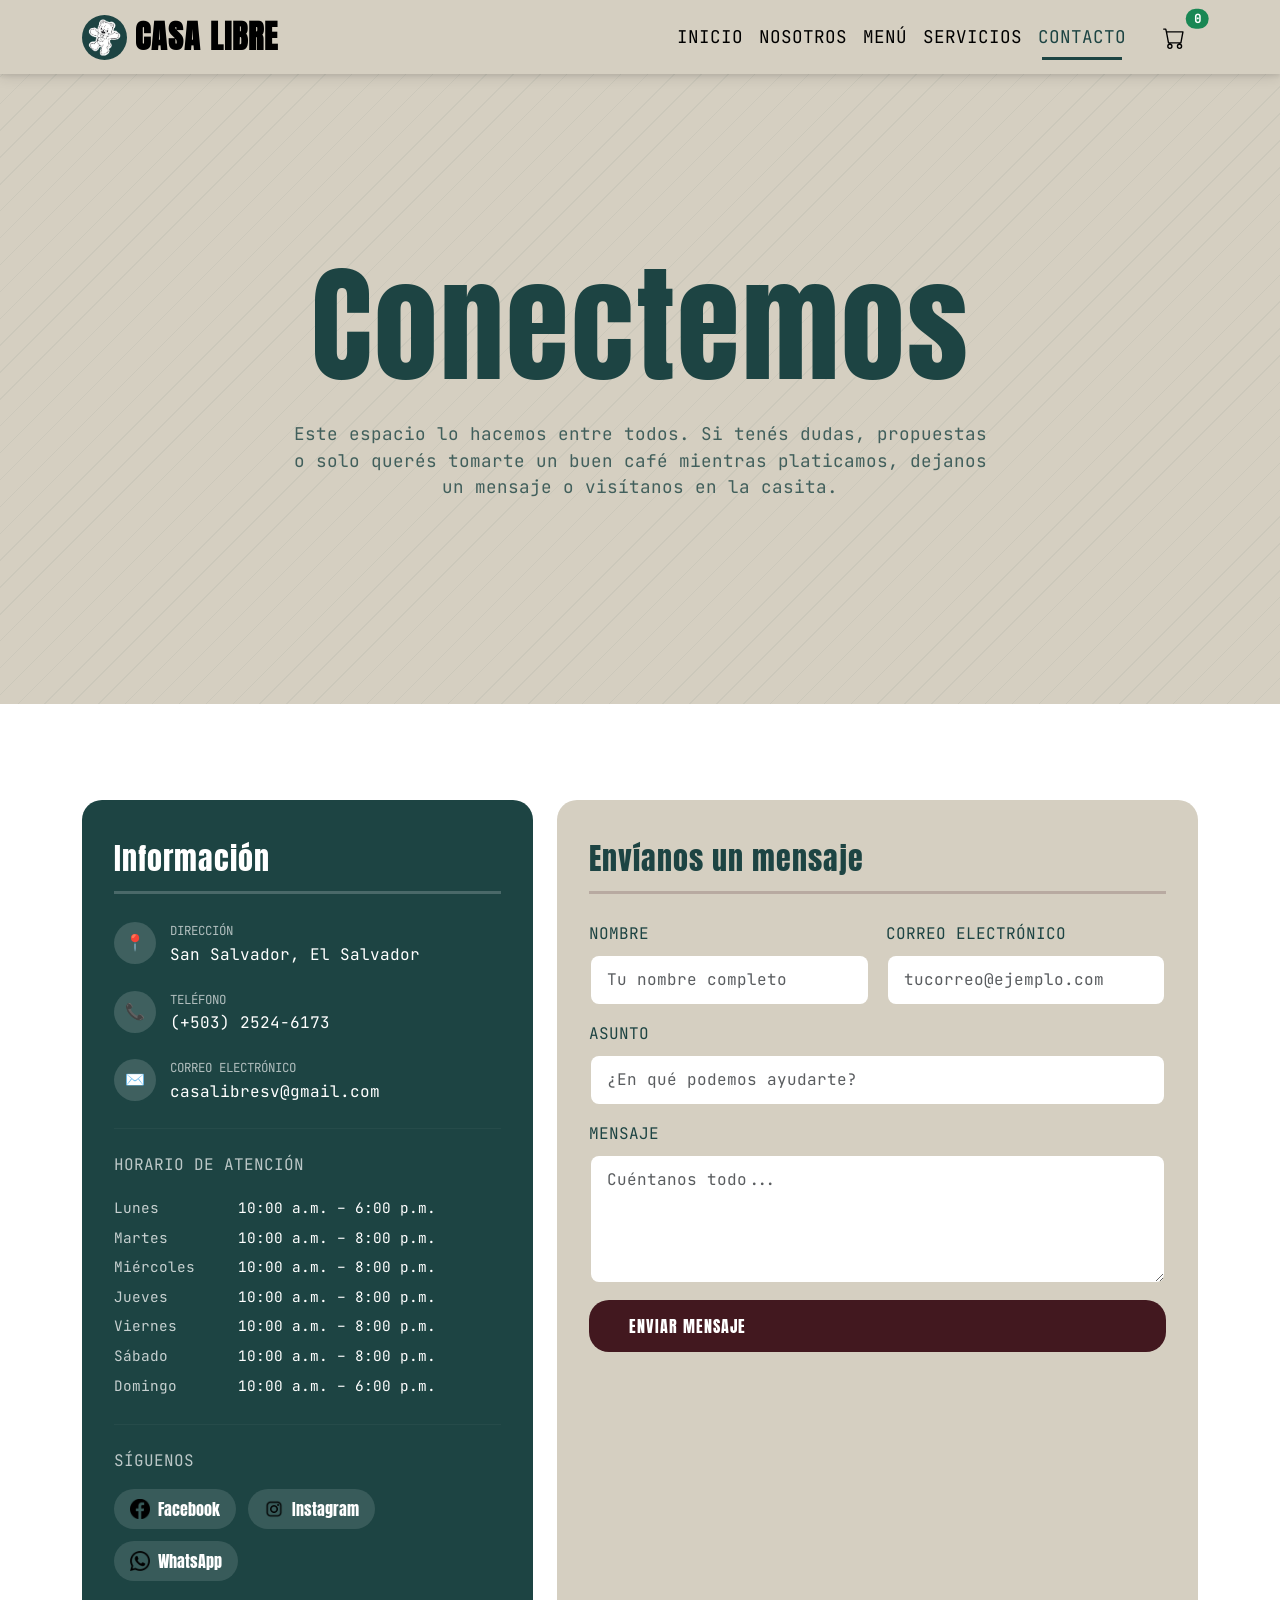
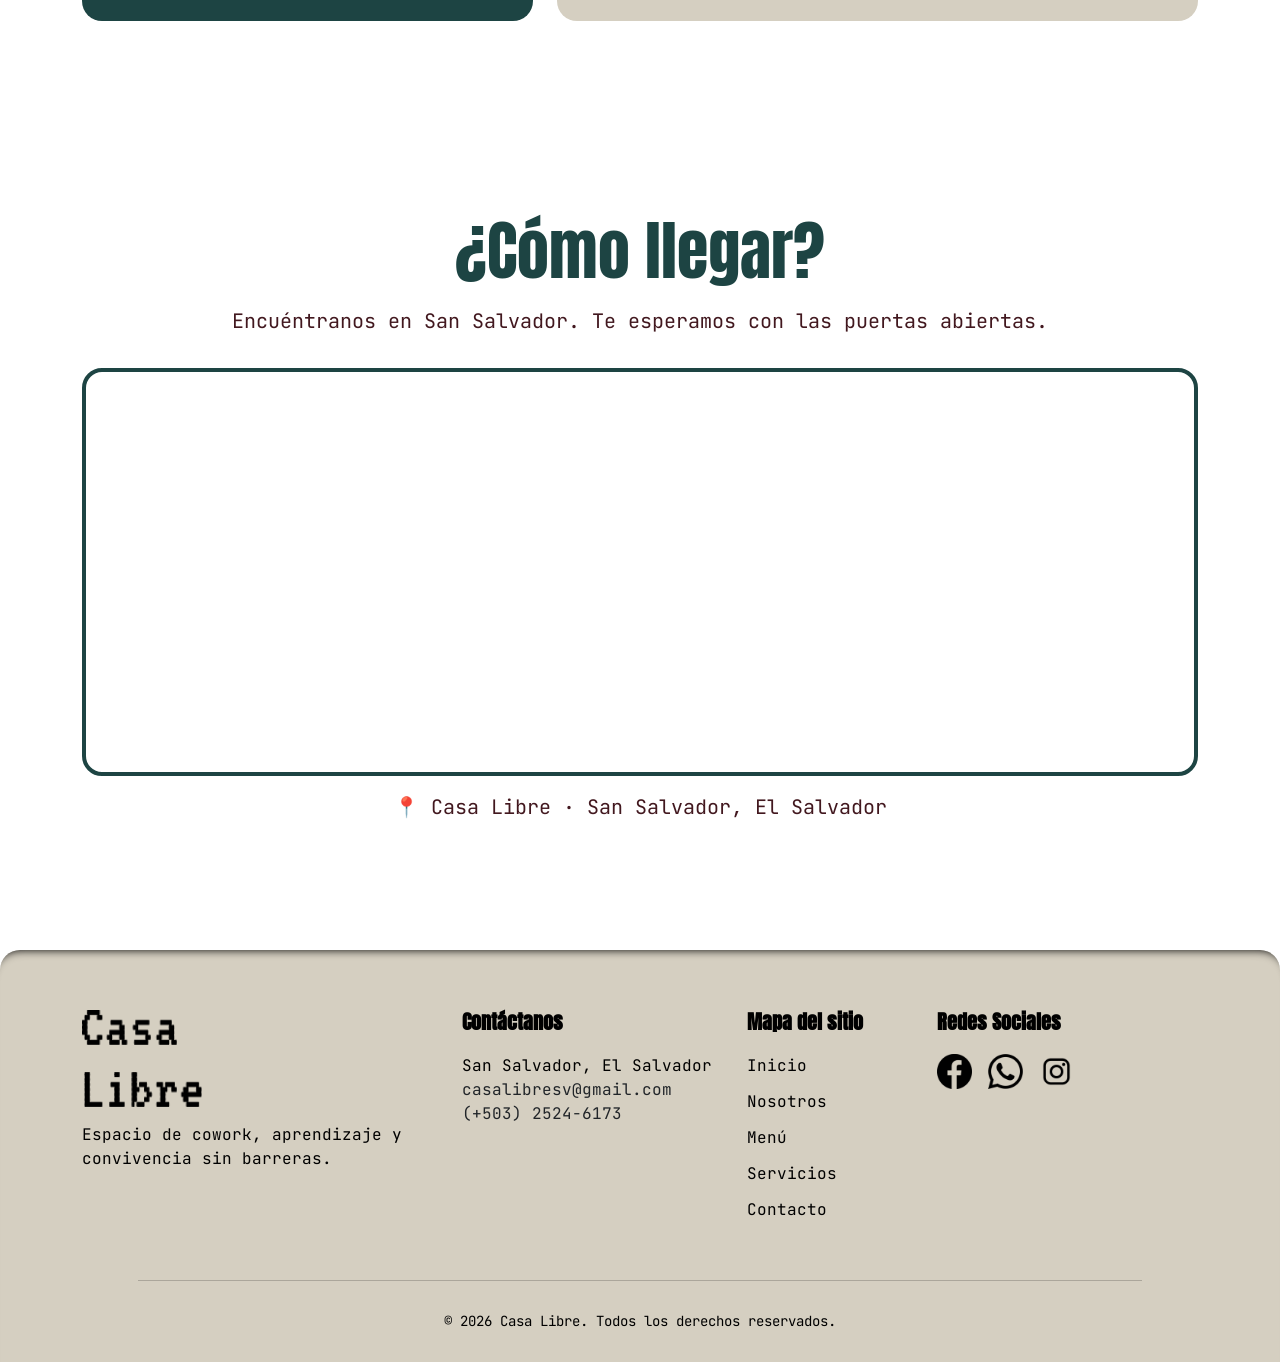
==== contacto.html @ 842a6d16 "Initial commit" ====
<!doctype html>
<html lang="es">
  <head>
    <meta charset="UTF-8" />
    <meta name="viewport" content="width=device-width, initial-scale=1" />
    <title>Contacto | Casa Libre</title>
    <link rel="icon" href="assets/images/LogoCasaLibre.jpg" />
    <!-- ESTILOS -->
    <link rel="stylesheet" href="css/bootstrap.min.css" />
    <link rel="stylesheet" href="css/navbar.css" />
    <link rel="stylesheet" href="css/contacto.css" />
    <link rel="stylesheet" href="css/footer.css" />
  </head>

  <body>
    <!--**NAVBAR**-->
    <header>
      <div id="navbar-placeholder"></div>
    </header>

    <!-- CONTENIDO PRINCIPAL -->
    <main>
      <!--PRIMER SECCIÓN-->
      <section class="contacto-hero" aria-labelledby="hero-contacto-titulo">
        <div class="container-fluid px-0">
          <div class="hero-content">
            <h1 id="hero-contacto-titulo">Conectemos</h1>

            <p class="hero-sub">
              Este espacio lo hacemos entre todos. Si tenés dudas, propuestas o
              solo querés tomarte un buen café mientras platicamos, dejanos un
              mensaje o visítanos en la casita.
            </p>
          </div>
        </div>
      </section>

      <!-- CONTACTO -->
      <section class="contacto-main" aria-labelledby="contacto-info-titulo">
        <div class="container">
          <div class="row g-4 align-items-stretch">
            <!-- INFORMACIÓN -->
            <div class="col-lg-5">
              <article class="info-card h-100">
                <h2 id="contacto-info-titulo">Información</h2>

                <!-- Dirección -->
                <div class="info-item">
                  <div class="info-icon" aria-hidden="true">📍</div>
                  <div class="info-item-text">
                    <p>Dirección</p>
                    <span>San Salvador, El Salvador</span>
                  </div>
                </div>

                <!-- Teléfono -->
                <div class="info-item">
                  <div class="info-icon" aria-hidden="true">📞</div>
                  <div class="info-item-text">
                    <p>Teléfono</p>
                    <a href="tel:+50325246173"> (+503) 2524-6173 </a>
                  </div>
                </div>

                <!-- Correo -->
                <div class="info-item">
                  <div class="info-icon" aria-hidden="true">✉️</div>
                  <div class="info-item-text">
                    <p>Correo electrónico</p>
                    <a href="mailto:casalibresv@gmail.com">
                      casalibresv@gmail.com
                    </a>
                  </div>
                </div>

                <hr class="horarios-divider" />

                <!-- Horarios -->
                <div class="horarios">
                  <p class="horarios-titulo">Horario de atención</p>

                  <table class="horarios-tabla" aria-label="Horario de atención">
                    <tbody>
                      <tr>
                        <td>Lunes</td>
                        <td>10:00 a.m. – 6:00 p.m.</td>
                      </tr>

                      <tr>
                        <td>Martes</td>
                        <td>10:00 a.m. – 8:00 p.m.</td>
                      </tr>

                      <tr>
                        <td>Miércoles</td>
                        <td>10:00 a.m. – 8:00 p.m.</td>
                      </tr>

                      <tr>
                        <td>Jueves</td>
                        <td>10:00 a.m. – 8:00 p.m.</td>
                      </tr>

                      <tr>
                        <td>Viernes</td>
                        <td>10:00 a.m. – 8:00 p.m.</td>
                      </tr>

                      <tr>
                        <td>Sábado</td>
                        <td>10:00 a.m. – 8:00 p.m.</td>
                      </tr>

                      <tr>
                        <td>Domingo</td>
                        <td>10:00 a.m. – 6:00 p.m.</td>
                      </tr>
                    </tbody>
                  </table>
                </div>

                <hr class="horarios-divider" />
                <!-- Redes Sociales-->
                <div class="redes">
                  <p class="redes-titulo">Síguenos</p>

                  <div class="redes-lista">
                    <a href="https://www.facebook.com/people/Casa-Xoxoctic/61553872127059/"
                      class="red-btn"
                      aria-label="Facebook de Casa Libre">
                      <img src="assets/images/iconos/LogoFacebook.png"
                        alt="Logo de Facebook"
                        aria-hidden="true"/>
                      <span>Facebook</span>
                    </a>

                    <a href="https://www.instagram.com/casaxoxoctic/"
                      class="red-btn"
                      aria-label="Instagram de Casa Libre">
                      <img src="assets/images/iconos/LogoInstagram.png"
                        alt="Logo de Instagram"
                        aria-hidden="true"/>
                      <span>Instagram</span>
                    </a>

                    <a href="https://www.whatsapp.com/channel/0029VacqKMs30LKXZg9Q3v0i"
                      class="red-btn"
                      aria-label="WhatsApp de Casa Libre">
                      <img src="assets/images/iconos/LogoWhataspp.png"
                        alt="Logo de WhatsApp"
                        aria-hidden="true"/>
                      <span>WhatsApp</span>
                    </a>

                  </div>
                </div>
              </article>
            </div>

            <!--FORMULARIO-->
            <div class="col-lg-7">
              <section class="form-card h-100">
                <!--Toggle CSS-->
                <input type="checkbox"
                       id="form-enviado"
                       class="form-enviado-toggle"
                       aria-hidden="true"/>

                <!--FORMULARIO-->
                <div class="form-contenido">
                  <h2>Envíanos un mensaje</h2>

                  <form>
                    <div class="row g-3">
                      <!-- Nombre -->
                      <div class="col-md-6">
                        <label for="nombre" class="form-label"> Nombre </label>
                        <input type="text"
                          id="nombre"
                          name="nombre"
                          class="form-control"
                          placeholder="Tu nombre completo"
                          autocomplete="name"/>
                      </div>

                      <!-- Correo -->
                      <div class="col-md-6">
                        <label for="correo" class="form-label">
                          Correo electrónico
                        </label>

                        <input type="email"
                          id="correo"
                          name="correo"
                          class="form-control"
                          placeholder="tucorreo@ejemplo.com"
                          autocomplete="email"/>
                      </div>

                      <!-- Asunto -->
                      <div class="col-12">
                        <label for="asunto" class="form-label"> Asunto </label>

                        <input type="text"
                          id="asunto"
                          name="asunto"
                          class="form-control"
                          placeholder="¿En qué podemos ayudarte?"/>
                      </div>

                      <!-- Mensaje -->
                      <div class="col-12">
                        <label for="mensaje" class="form-label">
                          Mensaje
                        </label>

                        <textarea id="mensaje"
                          name="mensaje"
                          class="form-control"
                          placeholder="Cuéntanos todo..."></textarea>
                      </div>

                      <!-- Botón -->
                      <div class="col-12">
                        <label
                          for="form-enviado"
                          class="btn-enviar"
                          role="button"
                          tabindex="0">Enviar mensaje
                        </label>
                      </div>
                    </div>
                  </form>
                </div>

                <!--ENVIADO EXITOSAMENTE-->
                <div class="form-exito" aria-live="polite">
                  <div class="exito-icono">
                    <span class="exito-check">✓</span>

                    <div class="exito-anillo exito-anillo-1"></div>
                    <div class="exito-anillo exito-anillo-2"></div>
                    <div class="exito-anillo exito-anillo-3"></div>
                  </div>

                  <h3 class="exito-titulo">¡Mensaje recibido!</h3>

                  <p class="exito-texto">
                    Gracias por escribirnos.<br />
                    Muy pronto alguien de la casita<br />
                    se pondrá en contacto contigo.
                  </p>

                  <div class="exito-detalles">
                    <span>📍 San Salvador</span>
                    <span>📞 (+503) 2524-6173</span>
                  </div>

                  <label
                    for="form-enviado"
                    class="btn-volver"
                    role="button"
                    tabindex="0">
                    ← Enviar otro mensaje
                  </label>
                </div>
              </section>
            </div>
          </div>
        </div>
      </section>

      <!-- MAPA -->
      <section class="mapa-seccion" aria-labelledby="mapa-titulo">
        <div class="container text-center">
          <h2 id="mapa-titulo">¿Cómo llegar?</h2>

          <p class="mapa-sub">
            Encuéntranos en San Salvador. Te esperamos con las puertas abiertas.
          </p>

          <div class="mapa-wrapper">
            <iframe
              src="https://www.google.com/maps/embed?pb=!1m18!1m12!1m3!1d3876.1!2d-89.232628!3d13.6865695!2m3!1f0!2f0!3f0!3m2!1i1024!2i768!4f13.1!3m3!1m2!1s0x8f6331190d34838b%3A0xd7558e4ef5f40545!2sCasa%20Xoxoctic!5e0!3m2!1ses!2ssv!4v1"
              loading="lazy"
              referrerpolicy="no-referrer-when-downgrade"
              allowfullscreen
              title="Ubicación de Casa Libre en Google Maps"
            ></iframe>
          </div>

          <p class="mapa-sub mt-3">📍 Casa Libre · San Salvador, El Salvador</p>
        </div>
      </section>
    </main>

    <!--**FOOTER**-->
    <footer>
      <div id="footer-placeholder"></div>
    </footer>

    <!--Bootstrap-->
    <script src="js/bootstrap.bundle.min.js"></script>

    <!--Carga de componentes-->
    <script>
      async function loadHTML(id, url) {
        try {
          const response = await fetch(url);

          if (!response.ok) {
            throw new Error(`No se pudo cargar ${url}`);
          }

          const html = await response.text();

          document.getElementById(id).innerHTML = html;

          if (id === "navbar-placeholder") {
            activateCurrentPage();
          }
        } catch (error) {
          console.error(`Error cargando ${url}:`, error);
        }
      }

      function activateCurrentPage() {
        const currentPage =
          window.location.pathname.split("/").pop() || "index.html";

        const navLinks = document.querySelectorAll(".nav-link");

        navLinks.forEach((link) => {
          const linkPage = link.getAttribute("href")?.trim();

          if (linkPage === currentPage) {
            link.classList.add("active");
            link.setAttribute("aria-current", "page");
          }
        });
      }

      loadHTML("navbar-placeholder", "navbar.html");
      loadHTML("footer-placeholder", "footer.html");
    </script>
    <script src="js/carrito.js"></script>
  </body>
</html>
---- css/navbar.css ----
:root {
  --color-hero-bg: #D5CFC1;
  --color-primary: #1D4443;
  --color-dark: #000000;
}

header {
  position: sticky;
  top: 0;
  z-index: 1030;
  box-shadow: 0 4px 12px rgba(0, 0, 0, 0.1); 
}

.navbar-custom {
  /* Forzamos el color de fondo para que NUNCA sea transparente */
  background-color: var(--color-hero-bg) !important; 
  min-height: var(--navbar-height);
  display: flex;
  align-items: center;
}

.brand-text {
  color: var(--color-dark);
  font-family: var(--font-heading); 
  font-size: 2rem;
  letter-spacing: 1px;
  font-weight: 700; 
  text-transform: uppercase;
  text-decoration: none;
}

.nav-link {
  color: var(--color-dark);
  font-family: var(--font-body); 
  font-size: 1.1rem;
  text-transform: uppercase;
  position: relative;
  transition: color var(--transition);
  font-weight: 500;
}

/* Efecto de la línea inferior */
.nav-link::after {
  content: '';
  position: absolute;
  height: 3px;
  bottom: -2px; 
  left: 0.75rem;
  right: 0.75rem;
  width: 0;
  background-color: var(--color-primary);
  transition: width var(--transition);
}

.nav-link:hover,
.nav-link.active {
  color: var(--color-primary) !important;
}

.nav-link:hover::after,
.nav-link.active::after {
  width: calc(100% - 1.5rem);
}

/* CARRITO */
.btn-cart img {
  transition: transform 0.3s ease;
}

.btn-cart:hover img {
  transform: scale(1.1);
}

/* Ajuste para el toggler (hamburguesa) en móviles */
.navbar-toggler {
  border: none;
  color: var(--color-dark);
}

.navbar-toggler:focus {
  box-shadow: none;
  outline: 2px solid var(--color-primary);
}

/* =============================================
   TABLA DEL CARRITO - ESTILOS RESPONSIVOS
   ============================================= */

/* En pantallas pequeñas, la tabla se transforma en una vista de bloques */
@media (max-width: 768px) {
  .table-responsive {
    overflow-x: visible !important;
  }

  .table-responsive thead {
    display: none;
  }

  .table-responsive tbody {
    display: flex;
    flex-direction: column;
    gap: 1rem;
  }

  .table-responsive tr {
    display: flex;
    flex-direction: column;
    border: 1px solid #ddd;
    border-radius: 8px;
    padding: 1rem;
    margin-bottom: 0.5rem;
  }

  .table-responsive td {
    display: flex;
    justify-content: space-between;
    align-items: center;
    padding: 0.75rem 0 !important;
    border: none !important;
    border-bottom: 1px solid #eee;
  }

  .table-responsive td:last-child {
    border-bottom: none;
  }

  .table-responsive td::before {
    content: attr(data-label);
    font-weight: bold;
    min-width: 100px;
    color: #1D4443;
  }

  .table-responsive td:nth-child(1)::before {
    content: "Imagen";
  }

  .table-responsive td:nth-child(2)::before {
    content: "Producto";
  }

  .table-responsive td:nth-child(3)::before {
    content: "Precio";
  }

  .table-responsive td:nth-child(4)::before {
    content: "Cantidad";
  }

  .table-responsive td:nth-child(5)::before {
    content: "Eliminar";
  }

  .table-responsive img {
    max-width: 60px;
    height: 60px;
    object-fit: cover;
    border-radius: 6px;
  }

  .table-responsive input {
    max-width: 60px;
  }

  .table-responsive button {
    margin-left: auto;
  }

  /* Estilos para el total y botón en móviles */
  .modal-body .d-flex {
    flex-direction: column !important;
    gap: 1rem;
  }

  .modal-body .d-flex h5 {
    width: 100%;
    text-align: center;
  }
}
---- css/contacto.css ----
/*=========================== FUENTES Y VARIABLES ===========================*/
@font-face {
  font-family: 'Anton';
  src: url('../fonts/Anton-Regular.ttf') format('truetype');
  font-display: swap;
}

@font-face {
  font-family: 'JetBrains Mono';
  src: url('../fonts/JetBrainsMono-Regular.ttf') format('truetype');
  font-display: swap;
}

:root {
  --color-primary: #1D4443;
  --color-dark: #000000;
  --color-light: #FFFFFF;

  --color-hero-bg: #D5CFC1;
  --color-btn-bg: #42181F;

  --font-heading: 'Anton', sans-serif;
  --font-body: 'JetBrains Mono', monospace;

  --radius: 20px;
  --transition: 0.3s ease;
}

/*=========================== RESET Y BASE ===========================*/

*,
*::before,
*::after {
  box-sizing: border-box;
}

html {
  scroll-behavior: smooth;
}

body {
  margin: 0;
  font-family: var(--font-body);
  background-color: var(--color-light);
  color: var(--color-dark);
  line-height: 1.5;
  overflow-x: hidden;
}

h1,
h2,
h3,
h4,
h5,
h6,
.brand-text {
  font-family: var(--font-heading);
  margin-bottom: 0;
}

/*=========================== SECCIONES ===========================*/

.contacto-main,
.mapa-seccion {
  padding: 6rem 0;
}

/*=========================== HERO ===========================*/

.contacto-hero {
  color: var(--color-primary);
}

.hero-content {
  width: 100%;
  min-height: 70vh;

  display: flex;
  flex-direction: column;
  justify-content: center;
  align-items: center;

  text-align: center;

  background-color: var(--color-hero-bg);

  padding: 6rem 1.5rem;

  position: relative;
  overflow: hidden;
}

.hero-content::before {
  content: '';
  position: absolute;
  inset: 0;

  background: repeating-linear-gradient(
    -45deg,
    transparent,
    transparent 18px,
    rgba(29, 68, 67, 0.05) 18px,
    rgba(29, 68, 67, 0.05) 19px
  );

  pointer-events: none;
}

.hero-content h1 {
  position: relative;
  z-index: 2;

  font-size: clamp(4rem, 10vw, 8rem);
  line-height: 1;
  letter-spacing: 2px;
}

.hero-sub {
  position: relative;
  z-index: 2;

  max-width: 700px;

  margin-top: 2rem;

  font-size: 1.1rem;
  opacity: 0.8;
}

/*=========================== CONTACTO ===========================*/

.info-card,
.form-card {
  border-radius: var(--radius);
  padding: 2.5rem 2rem;
  height: 100%;
}

.info-card {
  background-color: var(--color-primary);
  color: var(--color-light);
}

.form-card {
  background-color: var(--color-hero-bg);
}

.info-card h2,
.form-card h2 {
  font-size: 1.9rem;
  letter-spacing: 1px;
  margin-bottom: 1.75rem;
  padding-bottom: 0.9rem;
}

.info-card h2 {
  border-bottom: 3px solid rgba(255, 255, 255, 0.2);
}

.form-card h2 {
  color: var(--color-primary);
  border-bottom: 3px solid rgba(66, 24, 31, 0.2);
}

/*=========================== INFO ===========================*/

.info-item {
  display: flex;
  gap: 14px;
  margin-bottom: 24px;
}

.info-icon {
  width: 42px;
  height: 42px;

  border-radius: 50%;
  background-color: rgba(255, 255, 255, 0.15);

  display: flex;
  align-items: center;
  justify-content: center;

  flex-shrink: 0;
}

.info-item-text p {
  margin-bottom: 2px;
  font-size: 0.78rem;
  opacity: 0.65;
  text-transform: uppercase;
}

.info-item-text span,
.info-item-text a {
  color: var(--color-light);
  text-decoration: none;
 
}

.info-item-text a:hover {
  opacity: 0.75;
}

.horarios-divider {
  border-top: 1px solid rgba(255, 255, 255, 0.15);
  margin: 1.5rem 0;
}

.horarios-titulo,
.redes-titulo {
  font-size: 1rem;
  opacity: 0.7;
  margin-bottom: 1rem;
  text-transform: uppercase;
}

.horarios-tabla {
  width: 100%;
  font-size: 0.9rem;
}

.horarios-tabla td {
  padding: 4px 0;
}

.horarios-tabla td:first-child {
  padding-right: 12px;
  white-space: nowrap;
  opacity: 0.75;
}

.redes-lista {
  display: flex;
  flex-wrap: wrap;
  gap: 12px;
}

.red-btn {
  display: inline-flex;
  align-items: center;
  gap: 8px;
  padding: 8px 16px;
  border-radius: 50px;
  background-color: rgba(255, 255, 255, 0.12);
  color: var(--color-light);
  text-decoration: none;
  font-family: var(--font-heading);
  transition: var(--transition);
}

.red-btn:hover {
  background-color: rgba(255, 255, 255, 0.28);
  color: var(--color-light);
  transform: scale(1.05);
}

.red-btn img {
  width: 20px;
  height: 20px;
}

/*=========================== FORMULARIO ===========================*/

.form-label {
  color: var(--color-primary);
  font-size: 1rem;
  text-transform: uppercase;
}

.form-control {
  border: 2px solid transparent;
  border-radius: 10px;

  padding: 12px 16px;

  transition:
    border-color var(--transition),
    box-shadow var(--transition);
}

.form-control:focus {
  border-color: var(--color-primary);
  box-shadow: 0 0 0 3px rgba(29, 68, 67, 0.15);
}

textarea.form-control {
  resize: vertical;
  min-height: 130px;
}

.btn-enviar,
.btn-volver {
  display: inline-block;
  border-radius: var(--radius);
  font-family: var(--font-heading);
  text-decoration: none;
  cursor: pointer;
  transition: var(--transition);
}

.btn-enviar {
  width: 100%;
  border: none;
  padding: 14px 40px;
  background-color: var(--color-btn-bg);
  color: var(--color-light);
  text-transform: uppercase;
  letter-spacing: 1px;
}

.btn-enviar:hover {
  transform: scale(1.02);
  filter: brightness(1.15);
}

.btn-volver {
  border: 2px solid var(--color-primary);
  padding: 10px 28px;
  color: var(--color-primary);
  background-color: transparent;
}

.btn-volver:hover {
  background-color: var(--color-primary);
  color: var(--color-light);
}

/*=========================== ESTADO EXITO ===========================*/

.form-enviado-toggle {
  position: absolute;
  opacity: 0;
}

.form-exito {
  display: none;
  text-align: center;
  padding: 20px 10px;
}

.form-enviado-toggle:checked ~ .form-contenido {
  display: none;
}

.form-enviado-toggle:checked ~ .form-exito {
  display: block;
}

.exito-icono {
  position: relative;
  width: 100px;
  height: 100px;
  margin: 0 auto 28px;
  display: flex;
  align-items: center;
  justify-content: center;
}

.exito-check {
  position: relative;
  z-index: 2;
  width: 70px;
  height: 70px;
  border-radius: 50%;
  display: flex;
  align-items: center;
  justify-content: center;
  background-color: var(--color-primary);
  color: var(--color-light);

}

.exito-anillo {
  position: absolute;
  border-radius: 50%;
  border: 3px solid var(--color-primary);
  animation: ringPulse 2s ease-out infinite;
}

.exito-anillo-1 {
  width: 80px;
  height: 80px;
}

.exito-anillo-2 {
  width: 96px;
  height: 96px;
  animation-delay: 0.4s;
}

.exito-anillo-3 {
  width: 112px;
  height: 112px;
  animation-delay: 0.8s;
}

@keyframes ringPulse {
  0% {
    transform: scale(0.85);
    opacity: 0.6;
  }

  100% {
    transform: scale(1.1);
    opacity: 0;
  }
}

.exito-titulo {
  color: var(--color-primary);
  margin-bottom: 12px;
}

.exito-texto {
  color: var(--color-hero-text);
  opacity: 0.85;
  margin-bottom: 24px;
}

.exito-detalles {
  display: flex;
  justify-content: center;
  flex-wrap: wrap;
  gap: 12px;
  margin-bottom: 30px;
}

.exito-detalles span {
  padding: 6px 16px;
  border-radius: 50px;
  background-color: rgba(29, 68, 67, 0.1);
  color: var(--color-primary);
  font-family: var(--font-heading);
  font-size: 0.82rem;
}

/*=========================== MAPA ===========================*/

.mapa-seccion {
  background-color: var(--color-light);
}

.mapa-seccion h2 {
  color: var(--color-primary);
  font-size: clamp(4rem, 4vw, 2rem);
}

.mapa-sub {
  color: var(--color-btn-bg);
  font-size: 1.25rem;
  margin: 1rem 0 2rem;
}

.mapa-wrapper {
  overflow: hidden;
  border-radius: var(--radius);
  border: 4px solid var(--color-primary);
}

.mapa-wrapper iframe {
  width: 100%;
  height: 400px;
  border: 0;
  display: block;
}

/*=========================== RESPONSIVE ===========================*/

@media (max-width: 991.98px) {
  .hero-content {
    min-height: 60vh;
    padding: 5rem 1.5rem;
  }

  .info-card,
  .form-card {
    padding: 2rem 1.5rem;
  }

  .mapa-wrapper iframe {
    height: 500px;
  }
}

@media (max-width: 575.98px) {
  body {
    font-size: 16px;
  }

  .hero-content {
    min-height: 50vh;
    padding: 4rem 1rem;
  }

  .hero-content h1 {
    font-size: clamp(3rem, 14vw, 5rem);
  }

  .hero-sub {
    font-size: 1rem;
  }

  .redes-lista {
    gap: 8px;
  }

  .red-btn {
    width: 100%;
    justify-content: center;
  }

  .btn-enviar {
    padding-inline: 20px;
  }

  .mapa-wrapper iframe {
    height: 350px;
  }
}
---- css/footer.css ----
.footer-main {
  background-color: var(--color-hero-bg);
  color: var(--color-dark);
  padding: 60px 0 30px;
  border-top-left-radius: var(--radius);
  border-top-right-radius: var(--radius);
  box-shadow: inset 0 10px 10px -10px var(--color-dark);
}


.footer-heading {
  margin-bottom: 20px;
  font-weight: bold;
}

.footer-links a {
  display: inline-block;
  text-decoration: none;
  color: var(--color-dark);
  margin-bottom: 12px;
  transition: color 0.3s ease, transform 0.3s ease;
}

.footer-links a:hover {
  color: var(--color-primary);
  transform: translateX(5px);
}

.social-icon {
  display: inline-block;
  transition: transform 0.3s ease;
}

.social-icon:hover {
  transform: translateY(-8px);
}

.social-icon img {
  display: block;
  width: 35px;
}

.footer-divider {
  width: 90%;
  margin: 30px auto;
  opacity: 0.2;
  border-color: var(--color-dark);
}

/*============================= PARTE RESPONSIVE =============================*/

@media (max-width: 991.98px) {
  .footer-main {
    text-align: center;
  }

  .footer-heading {
    margin-top: 15px;
  }

  .social-links {
    justify-content: center;
  }
}
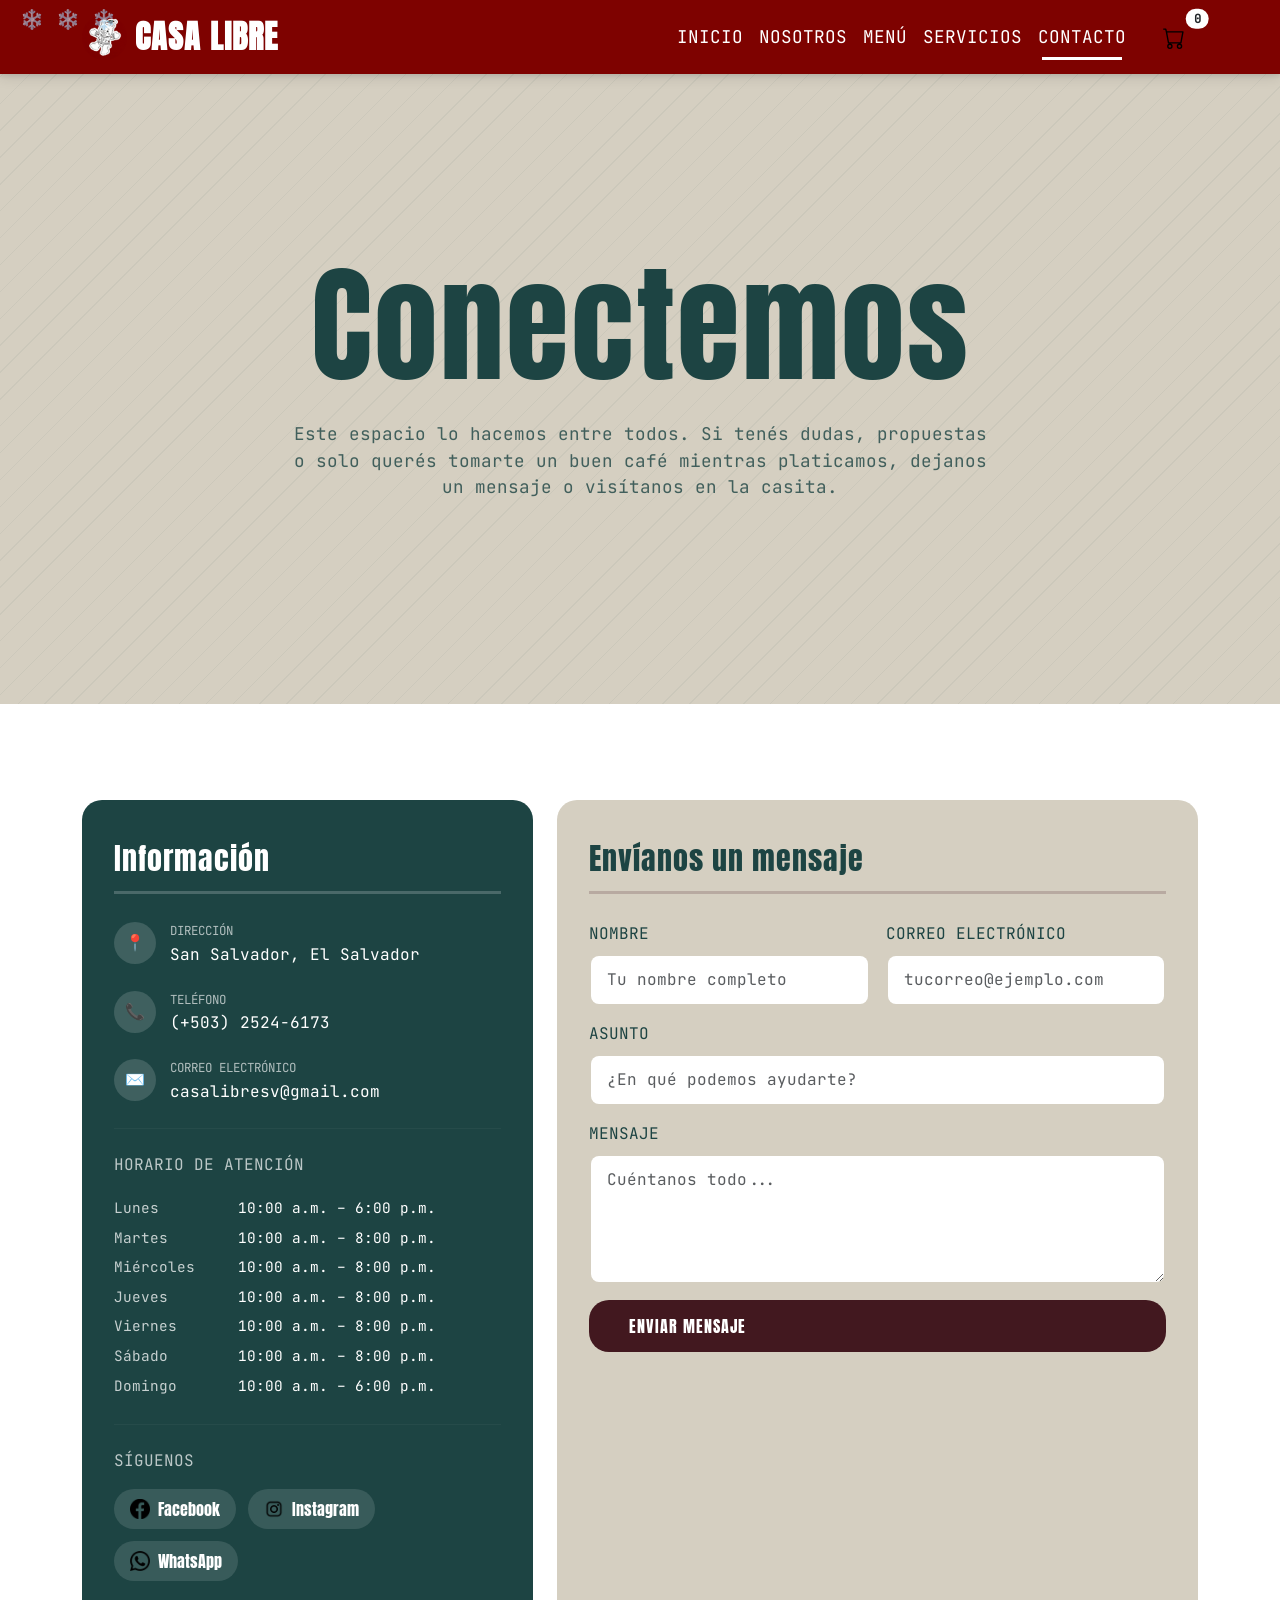
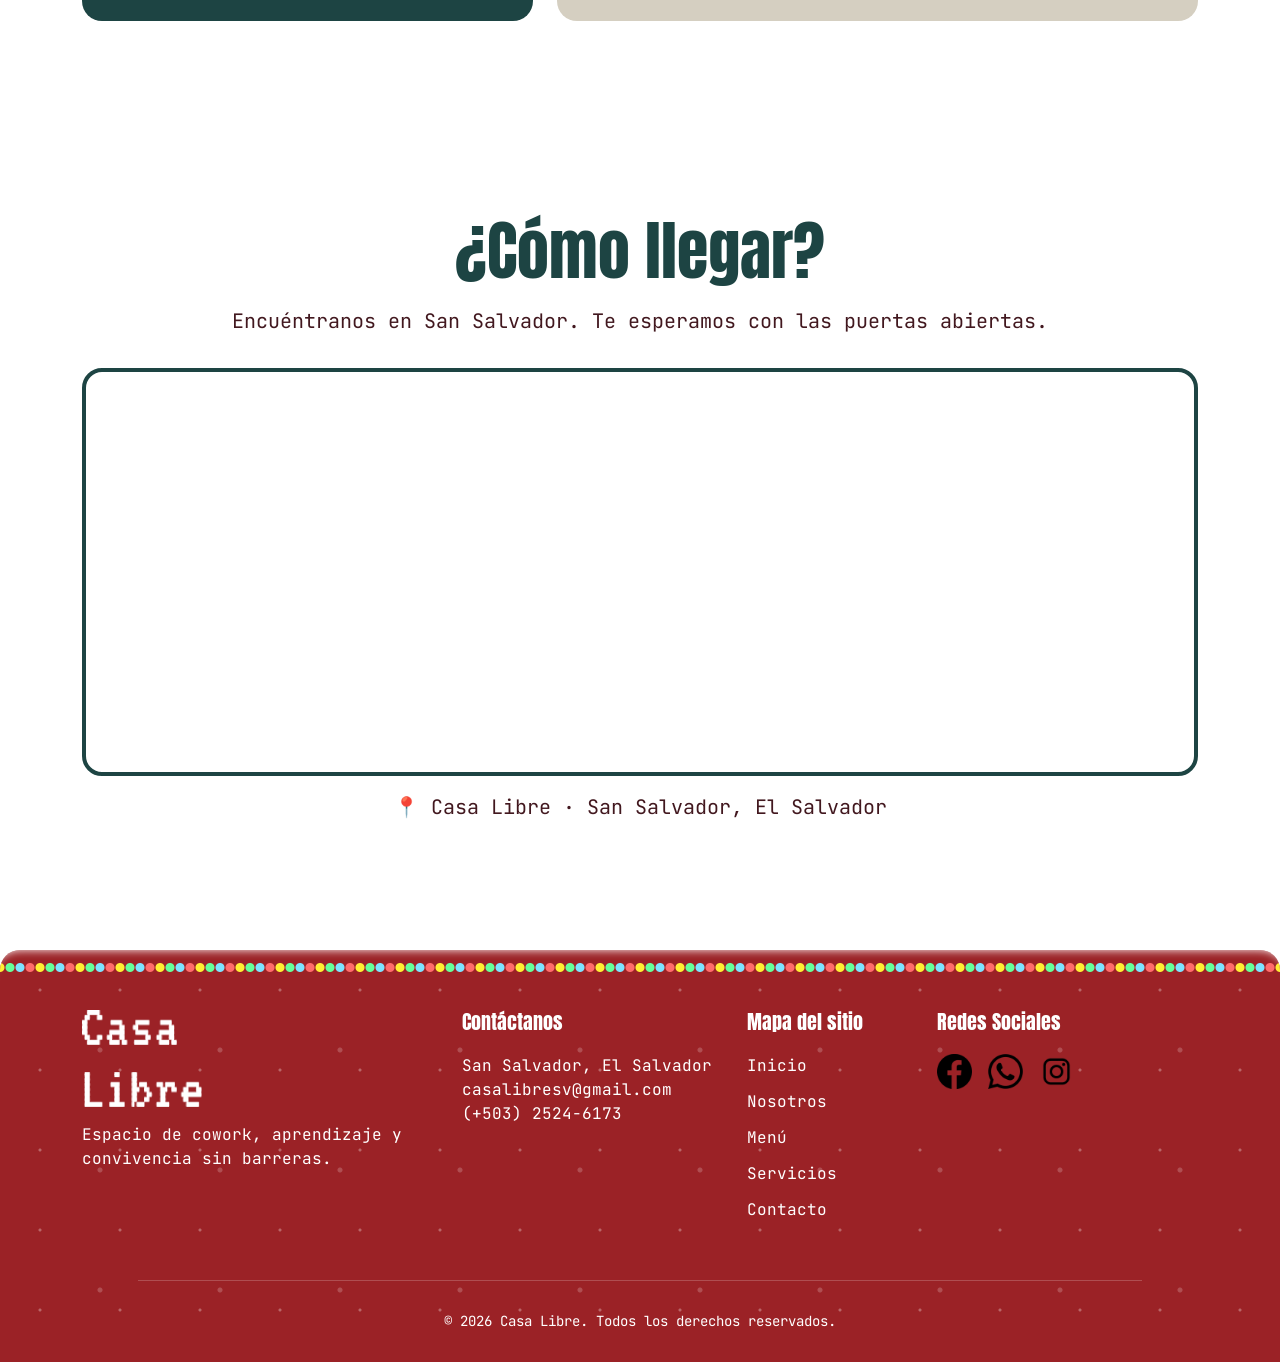
==== commit f1017fae: "Avance Frontend Paginas index, footer y navbar" ====
--- a/contacto.html
+++ b/contacto.html
@@ -4,7 +4,7 @@
     <meta charset="UTF-8" />
     <meta name="viewport" content="width=device-width, initial-scale=1" />
     <title>Contacto | Casa Libre</title>
-    <link rel="icon" href="assets/images/LogoCasaLibre.jpg" />
+    <link rel="icon" href="assets/images/iconos/LogoCasaNavideño.jpg" />
     <!-- ESTILOS -->
     <link rel="stylesheet" href="css/bootstrap.min.css" />
     <link rel="stylesheet" href="css/navbar.css" />
--- a/css/navbar.css
+++ b/css/navbar.css
@@ -1,7 +1,6 @@
 :root {
-  --color-hero-bg: #D5CFC1;
-  --color-primary: #1D4443;
-  --color-dark: #000000;
+  --nav-red-color: #7E0200;
+  --nav-white-color: #FFFFFF;
 }
 
 header {
@@ -13,14 +12,15 @@
 
 .navbar-custom {
   /* Forzamos el color de fondo para que NUNCA sea transparente */
-  background-color: var(--color-hero-bg) !important; 
+  background-color: var(--nav-red-color) !important; 
   min-height: var(--navbar-height);
   display: flex;
   align-items: center;
 }
 
+
 .brand-text {
-  color: var(--color-dark);
+  color: var(--nav-white-color);
   font-family: var(--font-heading); 
   font-size: 2rem;
   letter-spacing: 1px;
@@ -29,8 +29,25 @@
   text-decoration: none;
 }
 
+/* ❄️ Copos de nieve decorativos */
+.navbar-custom::before {
+  content: "❄️ ❄️ ❄️";
+  position: absolute;
+  top: 5px;
+  left: 20px;
+  font-size: 1.2rem;
+  opacity: 0.6;
+  animation: snowfall 6s linear infinite;
+}
+
+@keyframes snowfall {
+  0% { transform: translateY(0); }
+  100% { transform: translateY(15px); }
+}
+
+
 .nav-link {
-  color: var(--color-dark);
+  color: var(--nav-white-color);
   font-family: var(--font-body); 
   font-size: 1.1rem;
   text-transform: uppercase;
@@ -48,13 +65,13 @@
   left: 0.75rem;
   right: 0.75rem;
   width: 0;
-  background-color: var(--color-primary);
+  background-color: var(--nav-white-color);
   transition: width var(--transition);
 }
 
 .nav-link:hover,
 .nav-link.active {
-  color: var(--color-primary) !important;
+  color: var(--nav-white-color) !important;
 }
 
 .nav-link:hover::after,
@@ -74,12 +91,12 @@
 /* Ajuste para el toggler (hamburguesa) en móviles */
 .navbar-toggler {
   border: none;
-  color: var(--color-dark);
+  color: var(--nav-white-color);
 }
 
 .navbar-toggler:focus {
   box-shadow: none;
-  outline: 2px solid var(--color-primary);
+  outline: 2px solid var(--nav-white-color);
 }
 
 /* =============================================
@@ -105,7 +122,7 @@
   .table-responsive tr {
     display: flex;
     flex-direction: column;
-    border: 1px solid #ddd;
+    border: 1px solid var(--nav-white-color);
     border-radius: 8px;
     padding: 1rem;
     margin-bottom: 0.5rem;
@@ -117,7 +134,7 @@
     align-items: center;
     padding: 0.75rem 0 !important;
     border: none !important;
-    border-bottom: 1px solid #eee;
+    border-bottom: 1px solid var(--nav-white-color) !important;
   }
 
   .table-responsive td:last-child {
@@ -128,7 +145,7 @@
     content: attr(data-label);
     font-weight: bold;
     min-width: 100px;
-    color: #1D4443;
+    color: var(--nav-red-color);
   }
 
   .table-responsive td:nth-child(1)::before {
--- a/css/footer.css
+++ b/css/footer.css
@@ -1,31 +1,78 @@
+/*======================VARIABLES======================*/
+:root {
+  --footer-red-color: #9B2226;
+  --footer-gray-color: #D9D9D9;
+  --footer-white-color: #FFFFFF;
+}
+/* Estilos principales del footer */
 .footer-main {
-  background-color: var(--color-hero-bg);
-  color: var(--color-dark);
+  background-color: var(--footer-red-color);
+  background-image:
+  radial-gradient(circle, rgba(255, 255, 255, .3) 1px, transparent 2px),
+  radial-gradient(circle, rgba(255, 255, 255, .2) 2px, transparent 3px);
+  background-size:80px 80px,120px 120px;
+  background-position:0 0,40px 40px;
+  color: var(--footer-white-color);
   padding: 60px 0 30px;
   border-top-left-radius: var(--radius);
   border-top-right-radius: var(--radius);
-  box-shadow: inset 0 10px 10px -10px var(--color-dark);
+  box-shadow: inset 0 10px 10px -10px var(--footer-white-color);
+  position: relative;
+  overflow: hidden;
 }
 
+/* Efectos de luces de navidad en el borde superior */
+.footer-main::before {
+  content: "";
+  position: absolute;
+  top: 5px;
+  left: 0;
+  width: 100%;
+  height: 25px;
+  z-index: 2;
+  background:
+    radial-gradient(circle, #7de3ff 0 4px, transparent 5px) 0 0/40px 25px repeat-x,
+    radial-gradient(circle, #ff6b6b 0 4px, transparent 5px) 10px 0/40px 25px repeat-x,
+    radial-gradient(circle, #ffee32 0 4px, transparent 5px) 20px 0/40px 25px repeat-x,
+    radial-gradient(circle, #66ff99 0 4px, transparent 5px) 30px 0/40px 25px repeat-x;
+  animation: lucesNavidad 1.5s infinite alternate;
+}
 
+/* Animación de encendido y apagado para las luces de navidad */
+@keyframes lucesNavidad {
+  from {
+    opacity: .7;
+  }
+
+  to {
+    opacity: 1;
+    filter: brightness(1.5);
+  }
+}
+
+/* Titulos de las secciones del footer */
 .footer-heading {
   margin-bottom: 20px;
-  font-weight: bold;
+
+
 }
 
+/* Enlaces y navegación */
 .footer-links a {
   display: inline-block;
   text-decoration: none;
-  color: var(--color-dark);
+  color: var(--footer-white-color);
   margin-bottom: 12px;
   transition: color 0.3s ease, transform 0.3s ease;
 }
 
+/* Efecto al pasar el mouse sobre los enlaces y desplazamiento lateral */
 .footer-links a:hover {
-  color: var(--color-primary);
+  color: var(--footer-gray-color);
   transform: translateX(5px);
 }
 
+/* Redes sociales e iconos */
 .social-icon {
   display: inline-block;
   transition: transform 0.3s ease;
@@ -40,11 +87,12 @@
   width: 35px;
 }
 
+/* Linea separadora */
 .footer-divider {
   width: 90%;
   margin: 30px auto;
   opacity: 0.2;
-  border-color: var(--color-dark);
+  border-color: var(--footer-white-color);
 }
 
 /*============================= PARTE RESPONSIVE =============================*/
@@ -61,4 +109,4 @@
   .social-links {
     justify-content: center;
   }
-}
+}
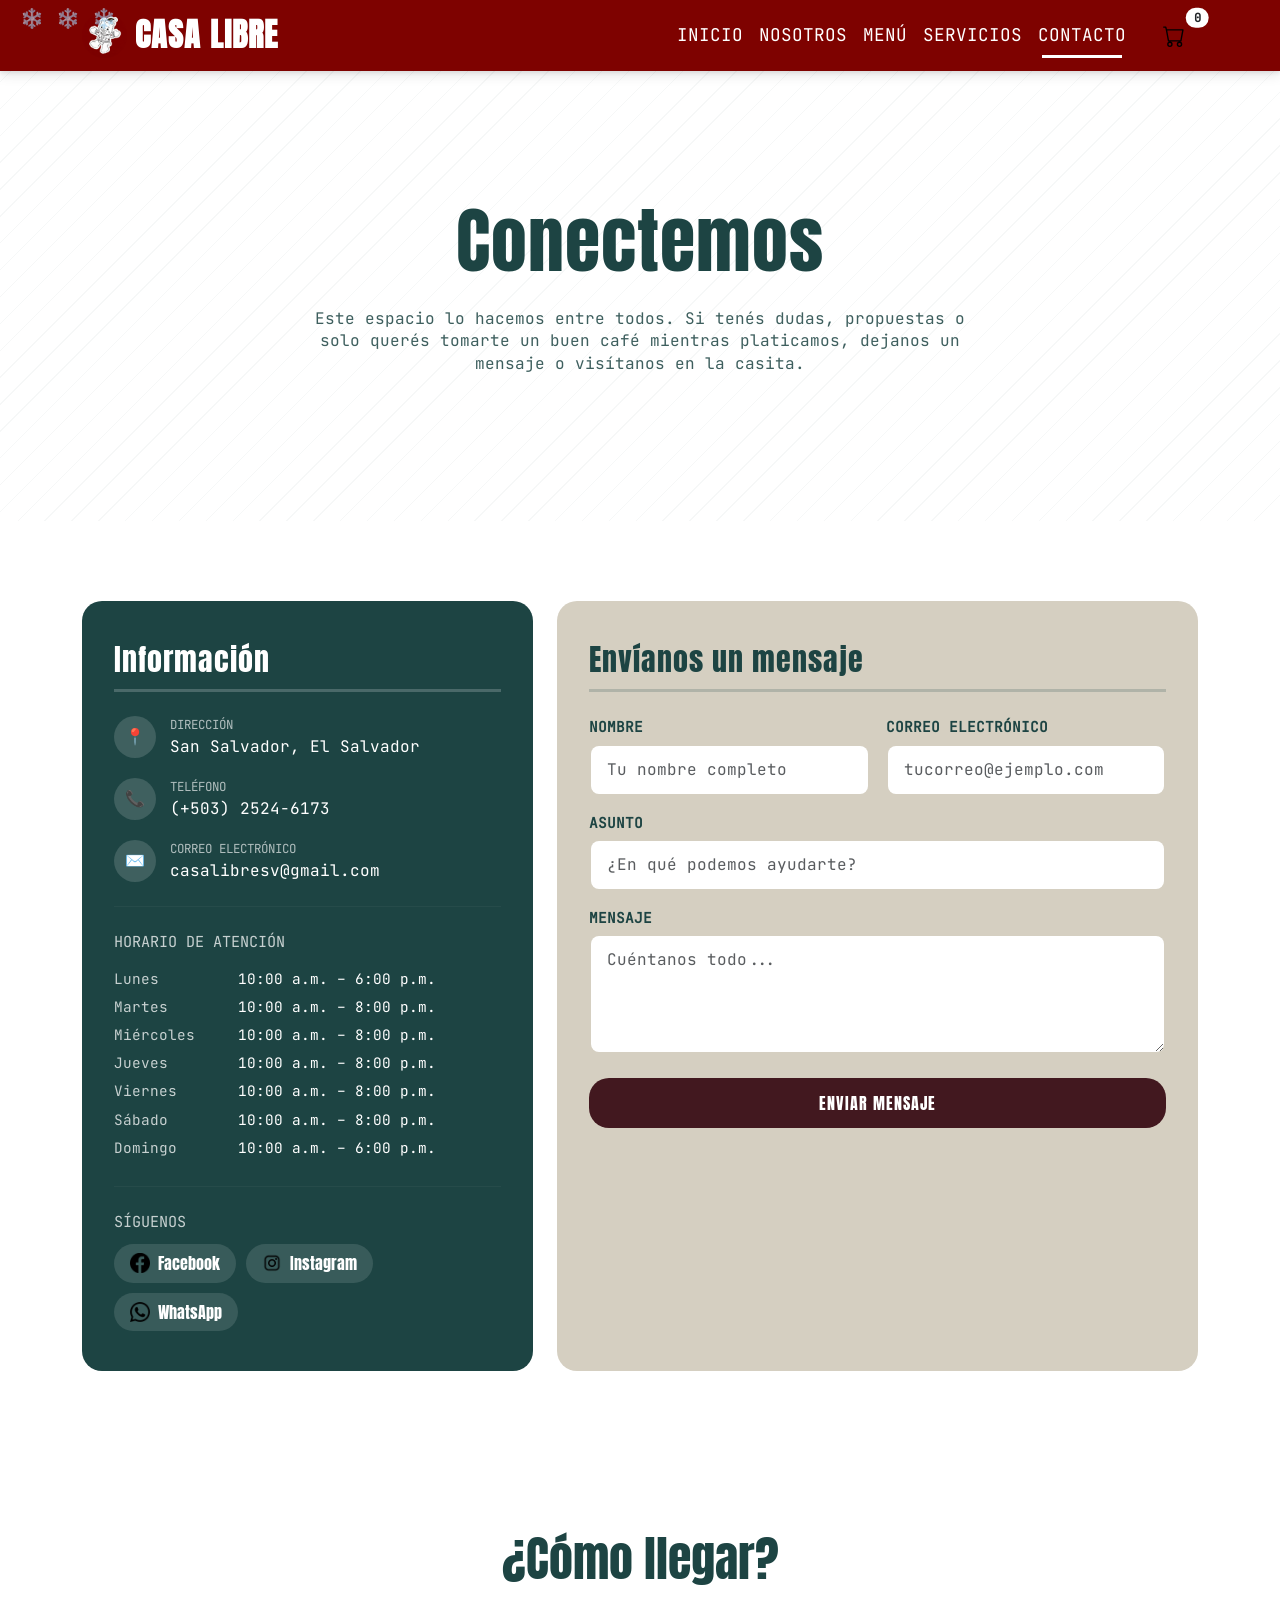
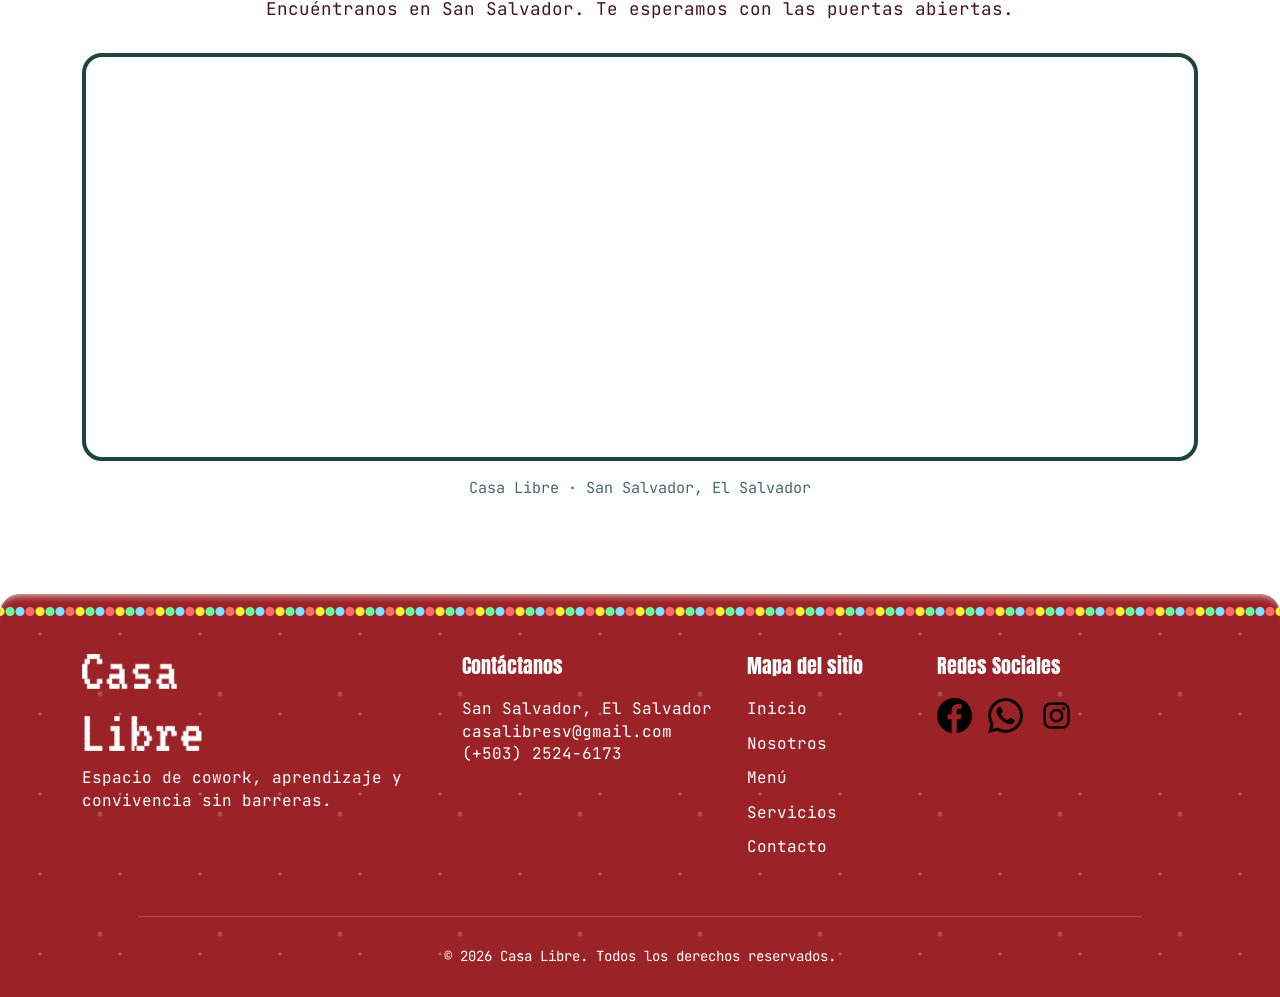
==== commit 730ddba6: "ARCHIVOS CSS ACTUALIZADOS mejora en el formato de nombres de colores y estilos css" ====
--- a/contacto.html
+++ b/contacto.html
@@ -1,348 +1,235 @@
 <!doctype html>
 <html lang="es">
-  <head>
-    <meta charset="UTF-8" />
-    <meta name="viewport" content="width=device-width, initial-scale=1" />
-    <title>Contacto | Casa Libre</title>
-    <link rel="icon" href="assets/images/iconos/LogoCasaNavideño.jpg" />
-    <!-- ESTILOS -->
-    <link rel="stylesheet" href="css/bootstrap.min.css" />
-    <link rel="stylesheet" href="css/navbar.css" />
-    <link rel="stylesheet" href="css/contacto.css" />
-    <link rel="stylesheet" href="css/footer.css" />
-  </head>
-
-  <body>
-    <!--**NAVBAR**-->
-    <header>
-      <div id="navbar-placeholder"></div>
-    </header>
-
-    <!-- CONTENIDO PRINCIPAL -->
-    <main>
-      <!--PRIMER SECCIÓN-->
-      <section class="contacto-hero" aria-labelledby="hero-contacto-titulo">
-        <div class="container-fluid px-0">
-          <div class="hero-content">
-            <h1 id="hero-contacto-titulo">Conectemos</h1>
-
-            <p class="hero-sub">
-              Este espacio lo hacemos entre todos. Si tenés dudas, propuestas o
-              solo querés tomarte un buen café mientras platicamos, dejanos un
-              mensaje o visítanos en la casita.
-            </p>
+
+<head>
+  <meta charset="UTF-8" />
+  <meta name="viewport" content="width=device-width, initial-scale=1" />
+  <title>Contacto | Casa Libre</title>
+  <link rel="icon" href="assets/images/iconos/LogoCasaNavideño.jpg" />
+
+  <!-- ESTILOS -->
+  <link rel="stylesheet" href="css/bootstrap.min.css" />
+  <link rel="stylesheet" href="css/navbar.css" />
+  <link rel="stylesheet" href="css/contacto.css" />
+  <link rel="stylesheet" href="css/footer.css" />
+</head>
+
+<body>
+  <!-- NAVBAR -->
+  <header>
+    <div id="navbar-placeholder"></div>
+  </header>
+
+  <!-- CONTENIDO PRINCIPAL -->
+  <main>
+    <!-- CABECERA INTRO -->
+    <section class="contacto-cabecera" aria-labelledby="contacto-titulo">
+      <div class="container-fluid px-0">
+        <div class="contacto-intro">
+          <h1 id="contacto-titulo">Conectemos</h1>
+          <p class="contacto-sub">
+            Este espacio lo hacemos entre todos. Si tenés dudas, propuestas o
+            solo querés tomarte un buen café mientras platicamos, dejanos un
+            mensaje o visítanos en la casita.
+          </p>
+        </div>
+      </div>
+    </section>
+
+    <!-- FORMULARIO E INFORMACIÓN -->
+    <section class="contacto-main" aria-labelledby="contacto-info-titulo">
+      <div class="container">
+        <div class="row g-4 align-items-stretch">
+          
+          <!-- TARJETA INFORMACIÓN -->
+          <div class="col-lg-5">
+            <article class="info-card">
+              <h2 id="contacto-info-titulo">Información</h2>
+
+              <div class="info-item">
+                <div class="info-icon" aria-hidden="true">📍</div>
+                <div class="info-item-text">
+                  <p>Dirección</p>
+                  <span>San Salvador, El Salvador</span>
+                </div>
+              </div>
+
+              <div class="info-item">
+                <div class="info-icon" aria-hidden="true">📞</div>
+                <div class="info-item-text">
+                  <p>Teléfono</p>
+                  <a href="tel:+50325246173">(+503) 2524-6173</a>
+                </div>
+              </div>
+
+              <div class="info-item">
+                <div class="info-icon" aria-hidden="true">✉️</div>
+                <div class="info-item-text">
+                  <p>Correo electrónico</p>
+                  <a href="mailto:casalibresv@gmail.com">casalibresv@gmail.com</a>
+                </div>
+              </div>
+
+              <hr class="horarios-divider" />
+
+              <div class="horarios">
+                <p class="horarios-titulo">Horario de atención</p>
+                <table class="horarios-tabla" aria-label="Horario de atención">
+                  <tbody>
+                    <tr><td>Lunes</td><td>10:00 a.m. – 6:00 p.m.</td></tr>
+                    <tr><td>Martes</td><td>10:00 a.m. – 8:00 p.m.</td></tr>
+                    <tr><td>Miércoles</td><td>10:00 a.m. – 8:00 p.m.</td></tr>
+                    <tr><td>Jueves</td><td>10:00 a.m. – 8:00 p.m.</td></tr>
+                    <tr><td>Viernes</td><td>10:00 a.m. – 8:00 p.m.</td></tr>
+                    <tr><td>Sábado</td><td>10:00 a.m. – 8:00 p.m.</td></tr>
+                    <tr><td>Domingo</td><td>10:00 a.m. – 6:00 p.m.</td></tr>
+                  </tbody>
+                </table>
+              </div>
+
+              <hr class="horarios-divider" />
+
+              <div class="redes">
+                <p class="redes-titulo">Síguenos</p>
+                <div class="redes-lista">
+                  <a href="https://www.facebook.com/people/Casa-Xoxoctic/61553872127059/" class="red-btn" aria-label="Facebook de Casa Libre">
+                    <img src="assets/images/iconos/LogoFacebook.png" alt="" aria-hidden="true" />
+                    <span>Facebook</span>
+                  </a>
+                  <a href="https://www.instagram.com/casaxoxoctic/" class="red-btn" aria-label="Instagram de Casa Libre">
+                    <img src="assets/images/iconos/LogoInstagram.png" alt="" aria-hidden="true" />
+                    <span>Instagram</span>
+                  </a>
+                  <a href="https://www.whatsapp.com/channel/0029VacqKMs30LKXZg9Q3v0i" class="red-btn" aria-label="WhatsApp de Casa Libre">
+                    <img src="assets/images/iconos/LogoWhataspp.png" alt="" aria-hidden="true" />
+                    <span>WhatsApp</span>
+                  </a>
+                </div>
+              </div>
+            </article>
           </div>
+
+          <!-- TARJETA FORMULARIO -->
+          <div class="col-lg-7">
+            <section class="form-card">
+              <input type="checkbox" id="form-enviado" class="form-enviado-toggle" aria-hidden="true" />
+
+              <!-- ESTADO INICIAL: FORMULARIO -->
+              <div class="form-contenido">
+                <h2>Envíanos un mensaje</h2>
+                <form>
+                  <div class="row g-3">
+                    <div class="col-md-6">
+                      <label for="nombre" class="form-label">Nombre</label>
+                      <input type="text" id="nombre" name="nombre" class="form-control" placeholder="Tu nombre completo" autocomplete="name" />
+                    </div>
+
+                    <div class="col-md-6">
+                      <label for="correo" class="form-label">Correo electrónico</label>
+                      <input type="email" id="correo" name="correo" class="form-control" placeholder="tucorreo@ejemplo.com" autocomplete="email" />
+                    </div>
+
+                    <div class="col-12">
+                      <label for="asunto" class="form-label">Asunto</label>
+                      <input type="text" id="asunto" name="asunto" class="form-control" placeholder="¿En qué podemos ayudarte?" />
+                    </div>
+
+                    <div class="col-12">
+                      <label for="mensaje" class="form-label">Mensaje</label>
+                      <textarea id="mensaje" name="mensaje" class="form-control" placeholder="Cuéntanos todo..."></textarea>
+                    </div>
+
+                    <div class="col-12">
+                      <label for="form-enviado" class="btn-enviar" role="button" tabindex="0">Enviar mensaje</label>
+                    </div>
+                  </div>
+                </form>
+              </div>
+
+              <!-- ESTADO ÉXITO -->
+              <div class="form-exito" aria-live="polite">
+                <div class="exito-icono">
+                  <span class="exito-check">✓</span>
+                  <div class="exito-anillo exito-anillo-1"></div>
+                  <div class="exito-anillo exito-anillo-2"></div>
+                  <div class="exito-anillo exito-anillo-3"></div>
+                </div>
+
+                <h3 class="exito-titulo">¡Mensaje recibido!</h3>
+                <p class="exito-texto">
+                  Gracias por escribirnos.<br />
+                  Muy pronto alguien de la casita se pondrá en contacto contigo.
+                </p>
+
+                <div class="exito-detalles">
+                  <span>📍 San Salvador</span>
+                  <span>📞 (+503) 2524-6173</span>
+                </div>
+
+                <label for="form-enviado" class="btn-volver" role="button" tabindex="0">
+                  ← Enviar otro mensaje
+                </label>
+              </div>
+            </section>
+          </div>
+
         </div>
-      </section>
-
-      <!-- CONTACTO -->
-      <section class="contacto-main" aria-labelledby="contacto-info-titulo">
-        <div class="container">
-          <div class="row g-4 align-items-stretch">
-            <!-- INFORMACIÓN -->
-            <div class="col-lg-5">
-              <article class="info-card h-100">
-                <h2 id="contacto-info-titulo">Información</h2>
-
-                <!-- Dirección -->
-                <div class="info-item">
-                  <div class="info-icon" aria-hidden="true">📍</div>
-                  <div class="info-item-text">
-                    <p>Dirección</p>
-                    <span>San Salvador, El Salvador</span>
-                  </div>
-                </div>
-
-                <!-- Teléfono -->
-                <div class="info-item">
-                  <div class="info-icon" aria-hidden="true">📞</div>
-                  <div class="info-item-text">
-                    <p>Teléfono</p>
-                    <a href="tel:+50325246173"> (+503) 2524-6173 </a>
-                  </div>
-                </div>
-
-                <!-- Correo -->
-                <div class="info-item">
-                  <div class="info-icon" aria-hidden="true">✉️</div>
-                  <div class="info-item-text">
-                    <p>Correo electrónico</p>
-                    <a href="mailto:casalibresv@gmail.com">
-                      casalibresv@gmail.com
-                    </a>
-                  </div>
-                </div>
-
-                <hr class="horarios-divider" />
-
-                <!-- Horarios -->
-                <div class="horarios">
-                  <p class="horarios-titulo">Horario de atención</p>
-
-                  <table class="horarios-tabla" aria-label="Horario de atención">
-                    <tbody>
-                      <tr>
-                        <td>Lunes</td>
-                        <td>10:00 a.m. – 6:00 p.m.</td>
-                      </tr>
-
-                      <tr>
-                        <td>Martes</td>
-                        <td>10:00 a.m. – 8:00 p.m.</td>
-                      </tr>
-
-                      <tr>
-                        <td>Miércoles</td>
-                        <td>10:00 a.m. – 8:00 p.m.</td>
-                      </tr>
-
-                      <tr>
-                        <td>Jueves</td>
-                        <td>10:00 a.m. – 8:00 p.m.</td>
-                      </tr>
-
-                      <tr>
-                        <td>Viernes</td>
-                        <td>10:00 a.m. – 8:00 p.m.</td>
-                      </tr>
-
-                      <tr>
-                        <td>Sábado</td>
-                        <td>10:00 a.m. – 8:00 p.m.</td>
-                      </tr>
-
-                      <tr>
-                        <td>Domingo</td>
-                        <td>10:00 a.m. – 6:00 p.m.</td>
-                      </tr>
-                    </tbody>
-                  </table>
-                </div>
-
-                <hr class="horarios-divider" />
-                <!-- Redes Sociales-->
-                <div class="redes">
-                  <p class="redes-titulo">Síguenos</p>
-
-                  <div class="redes-lista">
-                    <a href="https://www.facebook.com/people/Casa-Xoxoctic/61553872127059/"
-                      class="red-btn"
-                      aria-label="Facebook de Casa Libre">
-                      <img src="assets/images/iconos/LogoFacebook.png"
-                        alt="Logo de Facebook"
-                        aria-hidden="true"/>
-                      <span>Facebook</span>
-                    </a>
-
-                    <a href="https://www.instagram.com/casaxoxoctic/"
-                      class="red-btn"
-                      aria-label="Instagram de Casa Libre">
-                      <img src="assets/images/iconos/LogoInstagram.png"
-                        alt="Logo de Instagram"
-                        aria-hidden="true"/>
-                      <span>Instagram</span>
-                    </a>
-
-                    <a href="https://www.whatsapp.com/channel/0029VacqKMs30LKXZg9Q3v0i"
-                      class="red-btn"
-                      aria-label="WhatsApp de Casa Libre">
-                      <img src="assets/images/iconos/LogoWhataspp.png"
-                        alt="Logo de WhatsApp"
-                        aria-hidden="true"/>
-                      <span>WhatsApp</span>
-                    </a>
-
-                  </div>
-                </div>
-              </article>
-            </div>
-
-            <!--FORMULARIO-->
-            <div class="col-lg-7">
-              <section class="form-card h-100">
-                <!--Toggle CSS-->
-                <input type="checkbox"
-                       id="form-enviado"
-                       class="form-enviado-toggle"
-                       aria-hidden="true"/>
-
-                <!--FORMULARIO-->
-                <div class="form-contenido">
-                  <h2>Envíanos un mensaje</h2>
-
-                  <form>
-                    <div class="row g-3">
-                      <!-- Nombre -->
-                      <div class="col-md-6">
-                        <label for="nombre" class="form-label"> Nombre </label>
-                        <input type="text"
-                          id="nombre"
-                          name="nombre"
-                          class="form-control"
-                          placeholder="Tu nombre completo"
-                          autocomplete="name"/>
-                      </div>
-
-                      <!-- Correo -->
-                      <div class="col-md-6">
-                        <label for="correo" class="form-label">
-                          Correo electrónico
-                        </label>
-
-                        <input type="email"
-                          id="correo"
-                          name="correo"
-                          class="form-control"
-                          placeholder="tucorreo@ejemplo.com"
-                          autocomplete="email"/>
-                      </div>
-
-                      <!-- Asunto -->
-                      <div class="col-12">
-                        <label for="asunto" class="form-label"> Asunto </label>
-
-                        <input type="text"
-                          id="asunto"
-                          name="asunto"
-                          class="form-control"
-                          placeholder="¿En qué podemos ayudarte?"/>
-                      </div>
-
-                      <!-- Mensaje -->
-                      <div class="col-12">
-                        <label for="mensaje" class="form-label">
-                          Mensaje
-                        </label>
-
-                        <textarea id="mensaje"
-                          name="mensaje"
-                          class="form-control"
-                          placeholder="Cuéntanos todo..."></textarea>
-                      </div>
-
-                      <!-- Botón -->
-                      <div class="col-12">
-                        <label
-                          for="form-enviado"
-                          class="btn-enviar"
-                          role="button"
-                          tabindex="0">Enviar mensaje
-                        </label>
-                      </div>
-                    </div>
-                  </form>
-                </div>
-
-                <!--ENVIADO EXITOSAMENTE-->
-                <div class="form-exito" aria-live="polite">
-                  <div class="exito-icono">
-                    <span class="exito-check">✓</span>
-
-                    <div class="exito-anillo exito-anillo-1"></div>
-                    <div class="exito-anillo exito-anillo-2"></div>
-                    <div class="exito-anillo exito-anillo-3"></div>
-                  </div>
-
-                  <h3 class="exito-titulo">¡Mensaje recibido!</h3>
-
-                  <p class="exito-texto">
-                    Gracias por escribirnos.<br />
-                    Muy pronto alguien de la casita<br />
-                    se pondrá en contacto contigo.
-                  </p>
-
-                  <div class="exito-detalles">
-                    <span>📍 San Salvador</span>
-                    <span>📞 (+503) 2524-6173</span>
-                  </div>
-
-                  <label
-                    for="form-enviado"
-                    class="btn-volver"
-                    role="button"
-                    tabindex="0">
-                    ← Enviar otro mensaje
-                  </label>
-                </div>
-              </section>
-            </div>
-          </div>
+      </div>
+    </section>
+
+    <!-- SECCIÓN MAPA -->
+    <section class="mapa-seccion text-center" aria-labelledby="mapa-titulo">
+      <div class="container">
+        <h2 id="mapa-titulo">¿Cómo llegar?</h2>
+        <p class="mapa-sub">Encuéntranos en San Salvador. Te esperamos con las puertas abiertas.</p>
+
+        <div class="mapa-wrapper">
+          <iframe
+            src="https://www.google.com/maps/embed?pb=!1m18!1m12!1m3!1d3876.1!2d-89.232628!3d13.6865695!2m3!1f0!2f0!3f0!3m2!1i1024!2i768!4f13.1!3m3!1m2!1s0x8f6331190d34838b%3A0xd7558e4ef5f40545!2sCasa%20Xoxoctic!5e0!3m2!1ses!2ssv!4v1"
+            loading="lazy" referrerpolicy="no-referrer-when-downgrade" allowfullscreen
+            title="Ubicación de Casa Libre en Google Maps"></iframe>
         </div>
-      </section>
-
-      <!-- MAPA -->
-      <section class="mapa-seccion" aria-labelledby="mapa-titulo">
-        <div class="container text-center">
-          <h2 id="mapa-titulo">¿Cómo llegar?</h2>
-
-          <p class="mapa-sub">
-            Encuéntranos en San Salvador. Te esperamos con las puertas abiertas.
-          </p>
-
-          <div class="mapa-wrapper">
-            <iframe
-              src="https://www.google.com/maps/embed?pb=!1m18!1m12!1m3!1d3876.1!2d-89.232628!3d13.6865695!2m3!1f0!2f0!3f0!3m2!1i1024!2i768!4f13.1!3m3!1m2!1s0x8f6331190d34838b%3A0xd7558e4ef5f40545!2sCasa%20Xoxoctic!5e0!3m2!1ses!2ssv!4v1"
-              loading="lazy"
-              referrerpolicy="no-referrer-when-downgrade"
-              allowfullscreen
-              title="Ubicación de Casa Libre en Google Maps"
-            ></iframe>
-          </div>
-
-          <p class="mapa-sub mt-3">📍 Casa Libre · San Salvador, El Salvador</p>
-        </div>
-      </section>
-    </main>
-
-    <!--**FOOTER**-->
-    <footer>
-      <div id="footer-placeholder"></div>
-    </footer>
-
-    <!--Bootstrap-->
-    <script src="js/bootstrap.bundle.min.js"></script>
-
-    <!--Carga de componentes-->
-    <script>
-      async function loadHTML(id, url) {
-        try {
-          const response = await fetch(url);
-
-          if (!response.ok) {
-            throw new Error(`No se pudo cargar ${url}`);
-          }
-
-          const html = await response.text();
-
-          document.getElementById(id).innerHTML = html;
-
-          if (id === "navbar-placeholder") {
-            activateCurrentPage();
-          }
-        } catch (error) {
-          console.error(`Error cargando ${url}:`, error);
+
+        <p class="mapa-pie mt-3">Casa Libre · San Salvador, El Salvador</p>
+      </div>
+    </section>
+  </main>
+
+  <!-- FOOTER -->
+  <footer>
+    <div id="footer-placeholder"></div>
+  </footer>
+
+  <!-- SCRIPTS -->
+  <script src="js/bootstrap.bundle.min.js"></script>
+  <script>
+    async function loadHTML(id, url) {
+      try {
+        const response = await fetch(url);
+        if (!response.ok) throw new Error(`No se pudo cargar ${url}`);
+        const html = await response.text();
+        document.getElementById(id).innerHTML = html;
+
+        if (id === "navbar-placeholder") activateCurrentPage();
+      } catch (error) {
+        console.error(`Error cargando ${url}:`, error);
+      }
+    }
+
+    function activateCurrentPage() {
+      const currentPage = window.location.pathname.split("/").pop() || "index.html";
+      document.querySelectorAll(".nav-link").forEach((link) => {
+        if (link.getAttribute("href")?.trim() === currentPage) {
+          link.classList.add("active");
+          link.setAttribute("aria-current", "page");
         }
-      }
-
-      function activateCurrentPage() {
-        const currentPage =
-          window.location.pathname.split("/").pop() || "index.html";
-
-        const navLinks = document.querySelectorAll(".nav-link");
-
-        navLinks.forEach((link) => {
-          const linkPage = link.getAttribute("href")?.trim();
-
-          if (linkPage === currentPage) {
-            link.classList.add("active");
-            link.setAttribute("aria-current", "page");
-          }
-        });
-      }
-
-      loadHTML("navbar-placeholder", "navbar.html");
-      loadHTML("footer-placeholder", "footer.html");
-    </script>
-    <script src="js/carrito.js"></script>
-  </body>
-</html>
+      });
+    }
+
+    loadHTML("navbar-placeholder", "navbar.html");
+    loadHTML("footer-placeholder", "footer.html");
+  </script>
+  <script src="js/carrito.js"></script>
+</body>
+
+</html>
--- a/css/contacto.css
+++ b/css/contacto.css
@@ -12,12 +12,11 @@
 }
 
 :root {
-  --color-primary: #1D4443;
-  --color-dark: #000000;
-  --color-light: #FFFFFF;
-
-  --color-hero-bg: #D5CFC1;
-  --color-btn-bg: #42181F;
+  --contact-green-color: #1D4443;
+  --contact-black-color: #000000;
+  --contact-white-color: #FFFFFF;
+  --contact-gray-color: #D5CFC1;
+  --contact-brown-color: #42181F;
 
   --font-heading: 'Anton', sans-serif;
   --font-body: 'JetBrains Mono', monospace;
@@ -27,7 +26,6 @@
 }
 
 /*=========================== RESET Y BASE ===========================*/
-
 *,
 *::before,
 *::after {
@@ -39,96 +37,77 @@
 }
 
 body {
+  overflow-x: hidden;
+  background-color: var(--contact-white-color);
+  font-family: var(--font-body);
+  font-size: 1rem;
+  line-height: 1.4;
+  color: var(--contact-black-color);
   margin: 0;
-  font-family: var(--font-body);
-  background-color: var(--color-light);
-  color: var(--color-dark);
-  line-height: 1.5;
-  overflow-x: hidden;
-}
-
-h1,
-h2,
-h3,
-h4,
-h5,
-h6,
+}
+
+h1, h2, h3, h4, h5, h6,
 .brand-text {
   font-family: var(--font-heading);
-  margin-bottom: 0;
-}
-
-/*=========================== SECCIONES ===========================*/
-
+  margin-top: 0;
+}
+
+/*=========================== SECCIONES Y INTRO ===========================*/
 .contacto-main,
 .mapa-seccion {
-  padding: 6rem 0;
-}
-
-/*=========================== HERO ===========================*/
-
-.contacto-hero {
-  color: var(--color-primary);
-}
-
-.hero-content {
+  padding: 5rem 0;
+}
+
+.contacto-cabecera {
+  color: var(--contact-green-color);
+}
+
+.contacto-intro {
+  position: relative;
+  display: flex;
+  flex-direction: column;
+  align-items: center;
+  justify-content: center;
   width: 100%;
-  min-height: 70vh;
-
-  display: flex;
-  flex-direction: column;
-  justify-content: center;
-  align-items: center;
-
+  min-height: 50vh;
+  padding: 4rem 1.5rem;
   text-align: center;
-
-  background-color: var(--color-hero-bg);
-
-  padding: 6rem 1.5rem;
-
-  position: relative;
+  background-color: var(--contact-white-color);
   overflow: hidden;
 }
 
-.hero-content::before {
+.contacto-intro::before {
   content: '';
   position: absolute;
   inset: 0;
-
   background: repeating-linear-gradient(
     -45deg,
     transparent,
     transparent 18px,
-    rgba(29, 68, 67, 0.05) 18px,
-    rgba(29, 68, 67, 0.05) 19px
+    rgba(29, 68, 67, 0.04) 18px,
+    rgba(29, 68, 67, 0.04) 19px
   );
-
   pointer-events: none;
 }
 
-.hero-content h1 {
+.contacto-intro h1 {
   position: relative;
   z-index: 2;
-
-  font-size: clamp(4rem, 10vw, 8rem);
-  line-height: 1;
-  letter-spacing: 2px;
-}
-
-.hero-sub {
+  font-size: clamp(2.5rem, 6vw, 4.5rem);
+  line-height: 1.1;
+  letter-spacing: 1px;
+}
+
+.contacto-sub {
   position: relative;
   z-index: 2;
-
-  max-width: 700px;
-
-  margin-top: 2rem;
-
-  font-size: 1.1rem;
-  opacity: 0.8;
-}
-
-/*=========================== CONTACTO ===========================*/
-
+  max-width: 650px;
+  margin-top: 1.25rem;
+  font-size: 1rem;
+  opacity: 0.85;
+}
+
+/*=========================== TARJETAS ===========================*/
 .info-card,
 .form-card {
   border-radius: var(--radius);
@@ -137,20 +116,21 @@
 }
 
 .info-card {
-  background-color: var(--color-primary);
-  color: var(--color-light);
+  background-color: var(--contact-green-color);
+  color: var(--contact-white-color);
 }
 
 .form-card {
-  background-color: var(--color-hero-bg);
+  background-color: var(--contact-gray-color);
+  color: var(--contact-black-color);
 }
 
 .info-card h2,
 .form-card h2 {
   font-size: 1.9rem;
   letter-spacing: 1px;
-  margin-bottom: 1.75rem;
-  padding-bottom: 0.9rem;
+  margin-bottom: 1.5rem;
+  padding-bottom: 0.75rem;
 }
 
 .info-card h2 {
@@ -158,34 +138,30 @@
 }
 
 .form-card h2 {
-  color: var(--color-primary);
-  border-bottom: 3px solid rgba(66, 24, 31, 0.2);
-}
-
-/*=========================== INFO ===========================*/
-
+  color: var(--contact-green-color);
+  border-bottom: 3px solid rgba(29, 68, 67, 0.2);
+}
+
+/*=========================== PANEL INFORMACIÓN ===========================*/
 .info-item {
   display: flex;
   gap: 14px;
-  margin-bottom: 24px;
+  margin-bottom: 1.25rem;
 }
 
 .info-icon {
   width: 42px;
   height: 42px;
-
   border-radius: 50%;
   background-color: rgba(255, 255, 255, 0.15);
-
   display: flex;
   align-items: center;
   justify-content: center;
-
   flex-shrink: 0;
 }
 
 .info-item-text p {
-  margin-bottom: 2px;
+  margin: 0 0 2px;
   font-size: 0.78rem;
   opacity: 0.65;
   text-transform: uppercase;
@@ -193,9 +169,9 @@
 
 .info-item-text span,
 .info-item-text a {
-  color: var(--color-light);
+  color: var(--contact-white-color);
   text-decoration: none;
- 
+  transition: opacity var(--transition);
 }
 
 .info-item-text a:hover {
@@ -203,15 +179,16 @@
 }
 
 .horarios-divider {
+  border: 0;
   border-top: 1px solid rgba(255, 255, 255, 0.15);
   margin: 1.5rem 0;
 }
 
 .horarios-titulo,
 .redes-titulo {
-  font-size: 1rem;
-  opacity: 0.7;
-  margin-bottom: 1rem;
+  font-size: 0.95rem;
+  opacity: 0.75;
+  margin-bottom: 0.75rem;
   text-transform: uppercase;
 }
 
@@ -233,7 +210,7 @@
 .redes-lista {
   display: flex;
   flex-wrap: wrap;
-  gap: 12px;
+  gap: 10px;
 }
 
 .red-btn {
@@ -243,7 +220,7 @@
   padding: 8px 16px;
   border-radius: 50px;
   background-color: rgba(255, 255, 255, 0.12);
-  color: var(--color-light);
+  color: var(--contact-white-color);
   text-decoration: none;
   font-family: var(--font-heading);
   transition: var(--transition);
@@ -251,8 +228,8 @@
 
 .red-btn:hover {
   background-color: rgba(255, 255, 255, 0.28);
-  color: var(--color-light);
-  transform: scale(1.05);
+  color: var(--contact-white-color);
+  transform: translateY(-2px);
 }
 
 .red-btn img {
@@ -261,32 +238,31 @@
 }
 
 /*=========================== FORMULARIO ===========================*/
-
 .form-label {
-  color: var(--color-primary);
-  font-size: 1rem;
+  color: var(--contact-green-color);
+  font-size: 0.9rem;
+  font-weight: 600;
   text-transform: uppercase;
+  margin-bottom: 6px;
 }
 
 .form-control {
   border: 2px solid transparent;
   border-radius: 10px;
-
   padding: 12px 16px;
-
-  transition:
-    border-color var(--transition),
-    box-shadow var(--transition);
+  background-color: var(--contact-white-color);
+  transition: border-color var(--transition), box-shadow var(--transition);
 }
 
 .form-control:focus {
-  border-color: var(--color-primary);
+  border-color: var(--contact-green-color);
   box-shadow: 0 0 0 3px rgba(29, 68, 67, 0.15);
+  outline: none;
 }
 
 textarea.form-control {
   resize: vertical;
-  min-height: 130px;
+  min-height: 120px;
 }
 
 .btn-enviar,
@@ -296,6 +272,7 @@
   font-family: var(--font-heading);
   text-decoration: none;
   cursor: pointer;
+  text-align: center;
   transition: var(--transition);
 }
 
@@ -303,34 +280,35 @@
   width: 100%;
   border: none;
   padding: 14px 40px;
-  background-color: var(--color-btn-bg);
-  color: var(--color-light);
+  background-color: var(--contact-brown-color);
+  color: var(--contact-white-color);
   text-transform: uppercase;
   letter-spacing: 1px;
+  margin-top: 8px;
 }
 
 .btn-enviar:hover {
-  transform: scale(1.02);
+  transform: translateY(-2px);
   filter: brightness(1.15);
 }
 
 .btn-volver {
-  border: 2px solid var(--color-primary);
+  border: 2px solid var(--contact-green-color);
   padding: 10px 28px;
-  color: var(--color-primary);
+  color: var(--contact-green-color);
   background-color: transparent;
 }
 
 .btn-volver:hover {
-  background-color: var(--color-primary);
-  color: var(--color-light);
-}
-
-/*=========================== ESTADO EXITO ===========================*/
-
+  background-color: var(--contact-green-color);
+  color: var(--contact-white-color);
+}
+
+/*=========================== ESTADO ÉXITO ===========================*/
 .form-enviado-toggle {
   position: absolute;
   opacity: 0;
+  pointer-events: none;
 }
 
 .form-exito {
@@ -351,7 +329,7 @@
   position: relative;
   width: 100px;
   height: 100px;
-  margin: 0 auto 28px;
+  margin: 0 auto 24px;
   display: flex;
   align-items: center;
   justify-content: center;
@@ -366,54 +344,40 @@
   display: flex;
   align-items: center;
   justify-content: center;
-  background-color: var(--color-primary);
-  color: var(--color-light);
-
+  background-color: var(--contact-green-color);
+  color: var(--contact-white-color);
+  font-size: 1.8rem;
 }
 
 .exito-anillo {
   position: absolute;
   border-radius: 50%;
-  border: 3px solid var(--color-primary);
+  border: 3px solid var(--contact-green-color);
   animation: ringPulse 2s ease-out infinite;
 }
 
-.exito-anillo-1 {
-  width: 80px;
-  height: 80px;
-}
-
-.exito-anillo-2 {
-  width: 96px;
-  height: 96px;
-  animation-delay: 0.4s;
-}
-
-.exito-anillo-3 {
-  width: 112px;
-  height: 112px;
-  animation-delay: 0.8s;
-}
+.exito-anillo-1 { width: 80px; height: 80px; }
+.exito-anillo-2 { width: 96px; height: 96px; animation-delay: 0.4s; }
+.exito-anillo-3 { width: 112px; height: 112px; animation-delay: 0.8s; }
 
 @keyframes ringPulse {
   0% {
     transform: scale(0.85);
     opacity: 0.6;
   }
-
   100% {
-    transform: scale(1.1);
+    transform: scale(1.15);
     opacity: 0;
   }
 }
 
 .exito-titulo {
-  color: var(--color-primary);
+  color: var(--contact-green-color);
   margin-bottom: 12px;
 }
 
 .exito-texto {
-  color: var(--color-hero-text);
+  color: var(--contact-black-color);
   opacity: 0.85;
   margin-bottom: 24px;
 }
@@ -422,40 +386,41 @@
   display: flex;
   justify-content: center;
   flex-wrap: wrap;
-  gap: 12px;
-  margin-bottom: 30px;
+  gap: 10px;
+  margin-bottom: 24px;
 }
 
 .exito-detalles span {
   padding: 6px 16px;
   border-radius: 50px;
   background-color: rgba(29, 68, 67, 0.1);
-  color: var(--color-primary);
+  color: var(--contact-green-color);
   font-family: var(--font-heading);
-  font-size: 0.82rem;
+  font-size: 0.85rem;
 }
 
 /*=========================== MAPA ===========================*/
-
-.mapa-seccion {
-  background-color: var(--color-light);
-}
-
 .mapa-seccion h2 {
-  color: var(--color-primary);
-  font-size: clamp(4rem, 4vw, 2rem);
+  color: var(--contact-green-color);
+  font-size: clamp(2rem, 4vw, 3rem);
 }
 
 .mapa-sub {
-  color: var(--color-btn-bg);
-  font-size: 1.25rem;
-  margin: 1rem 0 2rem;
+  color: var(--contact-brown-color);
+  font-size: 1.1rem;
+  margin: 0.5rem 0 2rem;
+}
+
+.mapa-pie {
+  color: var(--contact-green-color);
+  font-size: 0.95rem;
+  opacity: 0.8;
 }
 
 .mapa-wrapper {
   overflow: hidden;
   border-radius: var(--radius);
-  border: 4px solid var(--color-primary);
+  border: 4px solid var(--contact-green-color);
 }
 
 .mapa-wrapper iframe {
@@ -465,56 +430,31 @@
   display: block;
 }
 
-/*=========================== RESPONSIVE ===========================*/
-
+/*=========================== MEDIA QUERIES ===========================*/
 @media (max-width: 991.98px) {
-  .hero-content {
-    min-height: 60vh;
-    padding: 5rem 1.5rem;
+  .contacto-main,
+  .mapa-seccion {
+    padding: 3.5rem 0;
+  }
+
+  .contacto-intro {
+    min-height: 40vh;
+    padding: 3.5rem 1rem;
   }
 
   .info-card,
   .form-card {
     padding: 2rem 1.5rem;
   }
-
-  .mapa-wrapper iframe {
-    height: 500px;
-  }
 }
 
 @media (max-width: 575.98px) {
-  body {
-    font-size: 16px;
-  }
-
-  .hero-content {
-    min-height: 50vh;
-    padding: 4rem 1rem;
-  }
-
-  .hero-content h1 {
-    font-size: clamp(3rem, 14vw, 5rem);
-  }
-
-  .hero-sub {
-    font-size: 1rem;
-  }
-
-  .redes-lista {
-    gap: 8px;
-  }
-
   .red-btn {
     width: 100%;
     justify-content: center;
   }
 
-  .btn-enviar {
-    padding-inline: 20px;
-  }
-
   .mapa-wrapper iframe {
-    height: 350px;
+    height: 320px;
   }
 }
